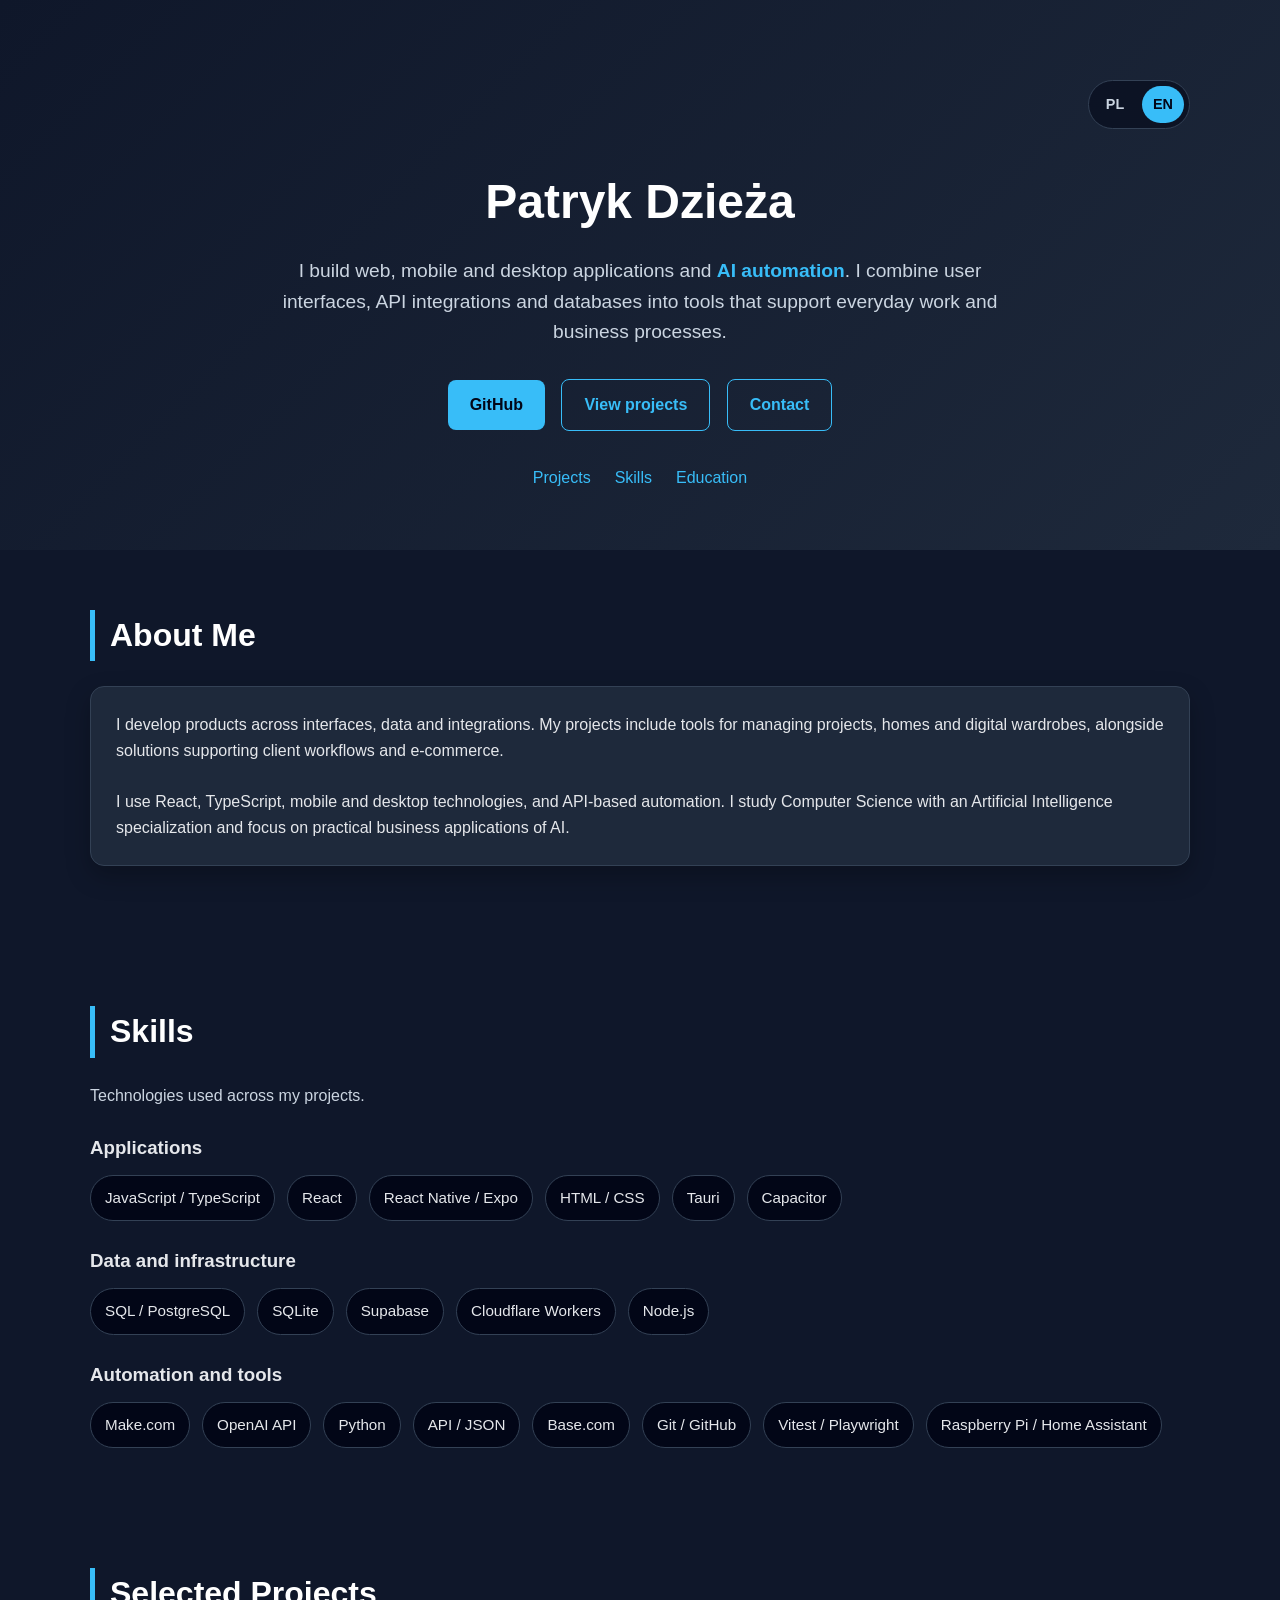
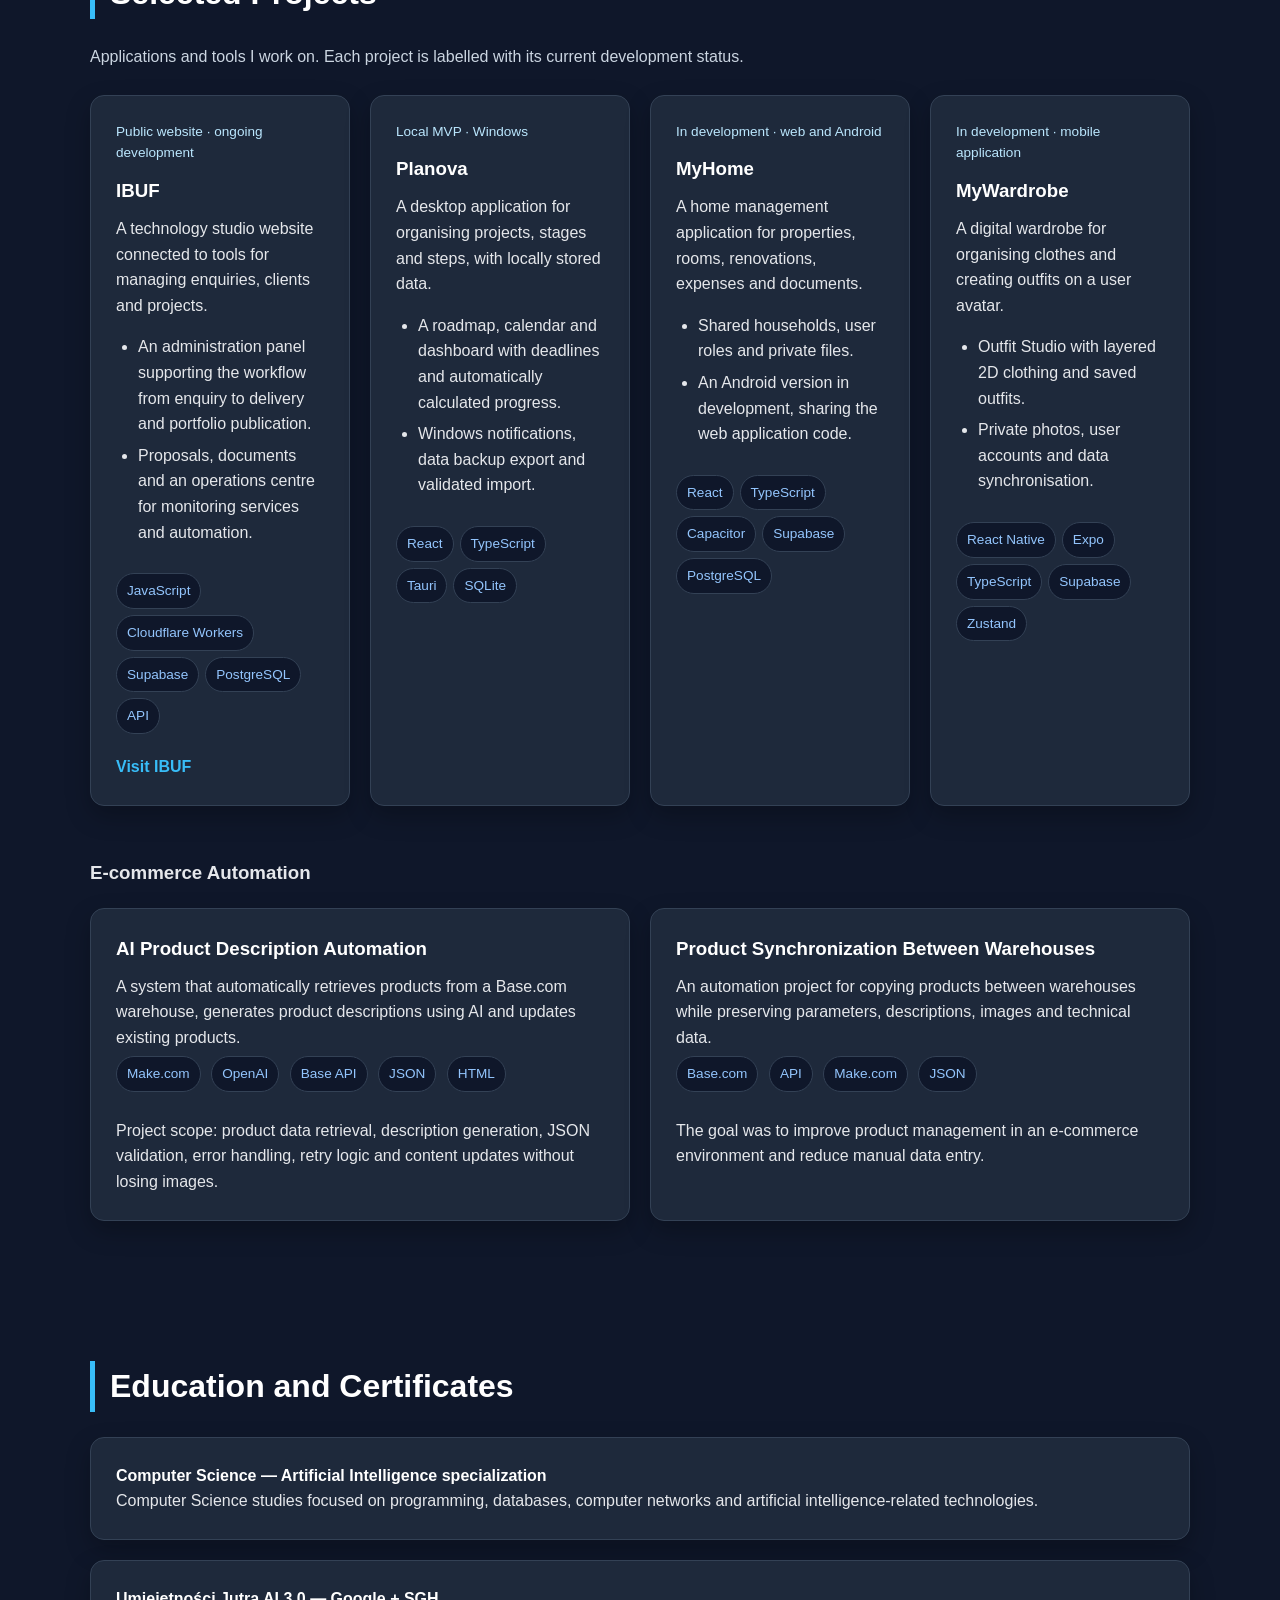
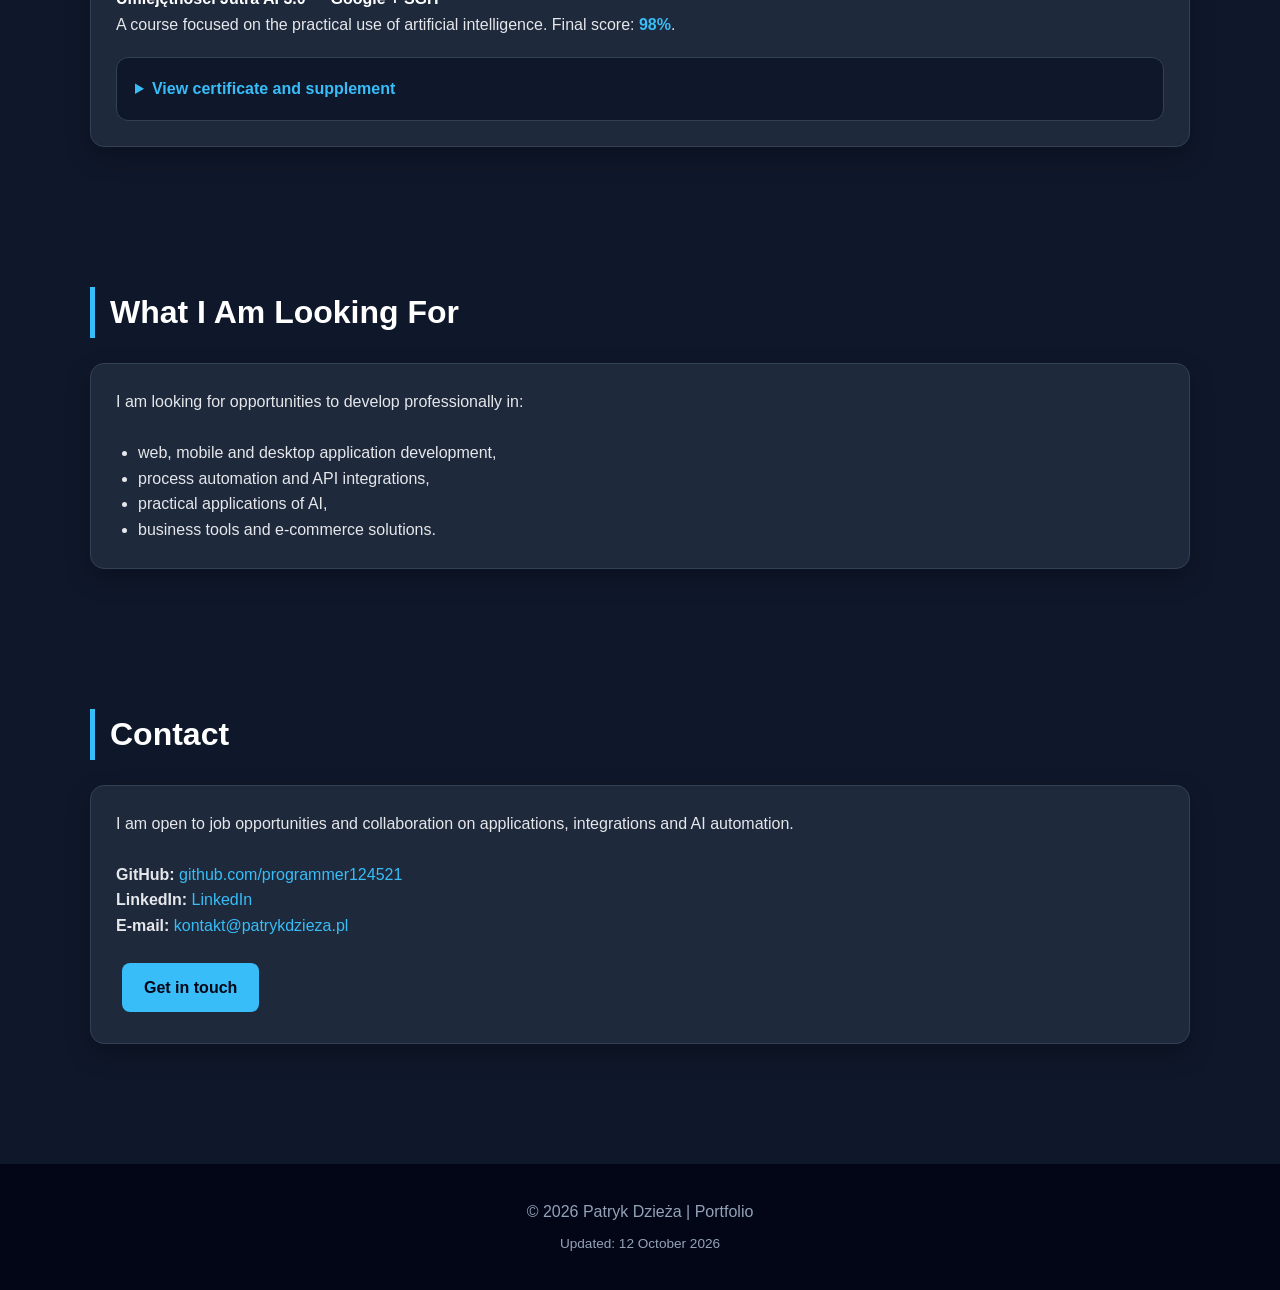
==== en/index.html @ 3f2581e7 "Update portfolio projects, skills and bilingual content" ====
<!DOCTYPE html>
<html lang="en">
<head>
  <meta charset="UTF-8" />
  <meta name="viewport" content="width=device-width, initial-scale=1.0" />
  <title>Patryk Dzieża | Applications and AI Automation</title>
  <meta name="description" content="Patryk Dzieża's portfolio: web, mobile and desktop applications, API integrations and AI automation. Explore IBUF, Planova, MyHome and MyWardrobe." />
  <link rel="canonical" href="https://patrykdzieza.pl/en/" />
  <link rel="icon" href="/favicon.svg" type="image/svg+xml" />
  <meta property="og:type" content="website" />
  <meta property="og:title" content="Patryk Dzieża | Applications and AI Automation" />
  <meta property="og:description" content="Patryk Dzieża's portfolio: web, mobile and desktop applications, API integrations and AI automation. Explore IBUF, Planova, MyHome and MyWardrobe." />
  <meta property="og:url" content="https://patrykdzieza.pl/en/" />
  <meta property="og:locale" content="en_US" />
  <meta name="twitter:card" content="summary" />
  <meta name="twitter:title" content="Patryk Dzieża | Applications and AI Automation" />
  <meta name="twitter:description" content="Patryk Dzieża's portfolio: web, mobile and desktop applications, API integrations and AI automation. Explore IBUF, Planova, MyHome and MyWardrobe." />
  <link rel="alternate" hreflang="pl" href="https://patrykdzieza.pl/" />
  <link rel="alternate" hreflang="en" href="https://patrykdzieza.pl/en/" />
  <link rel="alternate" hreflang="x-default" href="https://patrykdzieza.pl/" />

  <link rel="stylesheet" href="/styles.css" />
</head>

<body>
  <a class="skip-link" href="#main">Skip to content</a>

  <header>
    <div class="container">
      <div class="top-bar">
        <nav class="lang-switch" aria-label="Language selection">
          <a href="/" lang="pl">PL</a>
          <a href="/en/" class="active" aria-current="page">EN</a>
        </nav>
      </div>

      <h1>Patryk Dzieża</h1>
      <p>I build web, mobile and desktop applications and <span class="highlight">AI automation</span>. I combine user interfaces, API integrations and databases into tools that support everyday work and business processes.</p>

      <div class="buttons">
        <a href="https://github.com/programmer124521" class="btn" target="_blank" rel="noopener noreferrer">GitHub</a>
        <a href="#projects" class="btn btn-outline">View projects</a>
        <a href="#contact" class="btn btn-outline">Contact</a>
      </div>
    </div>
    <nav class="site-nav container" aria-label="Page navigation"><a href="#projects">Projects</a><a href="#skills">Skills</a><a href="#education">Education</a>
</nav>
  </header>

  <main id="main" class="container" tabindex="-1">

    <section id="about">
      <h2>About Me</h2>
      <div class="card">
<p>I develop products across interfaces, data and integrations. My projects include tools for managing projects, homes and digital wardrobes, alongside solutions supporting client workflows and e-commerce.</p><br>
<p>I use React, TypeScript, mobile and desktop technologies, and API-based automation. I study Computer Science with an Artificial Intelligence specialization and focus on practical business applications of AI.</p>
</div>
    </section>

    <section id="skills">
      <h2>Skills</h2>
<p class="section-intro">Technologies used across my projects.</p>
<div class="skill-group">
<h3>Applications</h3>
<div class="skills"><span class="skill">JavaScript / TypeScript</span><span class="skill">React</span><span class="skill">React Native / Expo</span><span class="skill">HTML / CSS</span><span class="skill">Tauri</span><span class="skill">Capacitor</span>
</div>
</div>
<div class="skill-group">
<h3>Data and infrastructure</h3>
<div class="skills"><span class="skill">SQL / PostgreSQL</span><span class="skill">SQLite</span><span class="skill">Supabase</span><span class="skill">Cloudflare Workers</span><span class="skill">Node.js</span>
</div>
</div>
<div class="skill-group">
<h3>Automation and tools</h3>
<div class="skills"><span class="skill">Make.com</span><span class="skill">OpenAI API</span><span class="skill">Python</span><span class="skill">API / JSON</span><span class="skill">Base.com</span><span class="skill">Git / GitHub</span><span class="skill">Vitest / Playwright</span><span class="skill">Raspberry Pi / Home Assistant</span>
</div>
</div>
</section>

    <section id="projects">
<h2>Selected Projects</h2>
<p class="section-intro">Applications and tools I work on. Each project is labelled with its current development status.</p>
<div class="grid">
<article class="card project-card"><span class="project-status">Public website · ongoing development</span>
<h3>IBUF</h3>
<p>A technology studio website connected to tools for managing enquiries, clients and projects.</p>
<ul>
<li>An administration panel supporting the workflow from enquiry to delivery and portfolio publication.</li>
<li>Proposals, documents and an operations centre for monitoring services and automation.</li>
</ul>
<div><span class="tag">JavaScript</span><span class="tag">Cloudflare Workers</span><span class="tag">Supabase</span><span class="tag">PostgreSQL</span><span class="tag">API</span>
</div>
<p class="project-link"><a href="https://ibuf.pl/" target="_blank" rel="noopener noreferrer">Visit IBUF</a>
</p>
</article>

<article class="card project-card"><span class="project-status">Local MVP · Windows</span>
<h3>Planova</h3>
<p>A desktop application for organising projects, stages and steps, with locally stored data.</p>
<ul>
<li>A roadmap, calendar and dashboard with deadlines and automatically calculated progress.</li>
<li>Windows notifications, data backup export and validated import.</li>
</ul>
<div><span class="tag">React</span><span class="tag">TypeScript</span><span class="tag">Tauri</span><span class="tag">SQLite</span>
</div>
</article>

<article class="card project-card"><span class="project-status">In development · web and Android</span>
<h3>MyHome</h3>
<p>A home management application for properties, rooms, renovations, expenses and documents.</p>
<ul>
<li>Shared households, user roles and private files.</li>
<li>An Android version in development, sharing the web application code.</li>
</ul>
<div><span class="tag">React</span><span class="tag">TypeScript</span><span class="tag">Capacitor</span><span class="tag">Supabase</span><span class="tag">PostgreSQL</span>
</div>
</article>

<article class="card project-card"><span class="project-status">In development · mobile application</span>
<h3>MyWardrobe</h3>
<p>A digital wardrobe for organising clothes and creating outfits on a user avatar.</p>
<ul>
<li>Outfit Studio with layered 2D clothing and saved outfits.</li>
<li>Private photos, user accounts and data synchronisation.</li>
</ul>
<div><span class="tag">React Native</span><span class="tag">Expo</span><span class="tag">TypeScript</span><span class="tag">Supabase</span><span class="tag">Zustand</span>
</div>
</article>
</div>
<h3 style="margin: 32px 0 20px">E-commerce Automation</h3>
<div class="grid">
<div class="card">
          <h3>AI Product Description Automation</h3>
          <p>
            A system that automatically retrieves products from a Base.com warehouse,
            generates product descriptions using AI and updates existing products.
          </p>

          <span class="tag">Make.com</span>
          <span class="tag">OpenAI</span>
          <span class="tag">Base API</span>
          <span class="tag">JSON</span>
          <span class="tag">HTML</span>

          <br><br>
          <p>
            Project scope:
            product data retrieval, description generation, JSON validation,
            error handling, retry logic and content updates without losing images.
          </p>
        </div>
<div class="card">
          <h3>Product Synchronization Between Warehouses</h3>
          <p>
            An automation project for copying products between warehouses
            while preserving parameters, descriptions, images and technical data.
          </p>

          <span class="tag">Base.com</span>
          <span class="tag">API</span>
          <span class="tag">Make.com</span>
          <span class="tag">JSON</span>

          <br><br>
          <p>
            The goal was to improve product management in an e-commerce environment
            and reduce manual data entry.
          </p>
        </div>
</div>
</section>

    <section id="education">
      <h2>Education and Certificates</h2>

      <div class="card timeline-item">
        <strong>Computer Science — Artificial Intelligence specialization</strong>
        <p>
          Computer Science studies focused on programming, databases,
          computer networks and artificial intelligence-related technologies.
        </p>
      </div>

      <div class="card timeline-item">
        <strong>Umiejętności Jutra AI 3.0 — Google + SGH</strong>
        <p>
          A course focused on the practical use of artificial intelligence.
          Final score: <span class="highlight">98%</span>.
        </p>

        <details class="cert-details">
          <summary>View certificate and supplement</summary>

          <div class="cert-grid">

            <div class="cert-item">
              <h4>Certificate — EN</h4>

              <a class="cert-link" href="../UmiejętnośćiJutra-ENG.pdf" target="_blank" rel="noopener noreferrer">Open PDF</a>
            </div>

            <div class="cert-item">
              <h4>Supplement — EN</h4>

              <a class="cert-link" href="../Suplement w języku angielskim.pdf" target="_blank" rel="noopener noreferrer">Open PDF</a>
            </div>

            <div class="cert-item">
              <h4>Certificate — PL</h4>

              <a class="cert-link" href="../UmiejętnośćiJutra-PL.pdf" target="_blank" rel="noopener noreferrer">Open PDF</a>
            </div>

            <div class="cert-item">
              <h4>Supplement — PL</h4>

              <a class="cert-link" href="../Suplement w języku polskim_.pdf" target="_blank" rel="noopener noreferrer">Open PDF</a>
            </div>

          </div>
        </details>
      </div>
    </section>

    <section id="looking-for">
      <h2>What I Am Looking For</h2>

      <div class="card">
        <p>
          I am looking for opportunities to develop professionally in:
        </p>
        <br>
        <ul>
<li>web, mobile and desktop application development,</li>
<li>process automation and API integrations,</li>
<li>practical applications of AI,</li>
<li>business tools and e-commerce solutions.</li>
</ul>
      </div>
    </section>

    <section id="contact">
      <h2>Contact</h2>

      <div class="card">
        <p>
          I am open to job opportunities and collaboration on applications, integrations and AI automation.
        </p>
        <br>
        <p>
          <strong>GitHub:</strong>
          <a href="https://github.com/programmer124521" target="_blank" rel="noopener noreferrer">
            github.com/programmer124521
          </a>
        </p>
        <p>
          <strong>LinkedIn:</strong>
          <a href="https://www.linkedin.com/in/patryk-dzieża-3ba39b397/" target="_blank" rel="noopener noreferrer">LinkedIn</a>
        </p>
        <p>
          <strong>E-mail:</strong>
          <a href="mailto:kontakt@patrykdzieza.pl">kontakt@patrykdzieza.pl</a>
        </p>
        <div class="contact-actions"><a class="btn" href="mailto:kontakt@patrykdzieza.pl">Get in touch</a>
</div>
      </div>
    </section>

  </main>

  <footer>
    <p>© 2026 Patryk Dzieża | Portfolio</p>
    <p class="updated">Updated: 12 October 2026</p>
  </footer>

</body>
</html>
---- styles.css ----
* {
      margin: 0;
      padding: 0;
      box-sizing: border-box;
    }

    body {
      font-family: Arial, Helvetica, sans-serif;
      background: #0f172a;
      color: #e5e7eb;
      line-height: 1.6;
    }

    a {
      color: #38bdf8;
      text-decoration: none;
    }

    a:hover {
      text-decoration: underline;
    }

    .container {
      width: 90%;
      max-width: 1100px;
      margin: 0 auto;
    }

    header {
      padding: 80px 0 60px;
      text-align: center;
      background: linear-gradient(135deg, #0f172a, #1e293b);
    }

    .top-bar {
      display: flex;
      justify-content: flex-end;
      margin-bottom: 35px;
    }

    .lang-switch {
      display: inline-flex;
      align-items: center;
      gap: 6px;
      padding: 5px;
      border: 1px solid #334155;
      border-radius: 999px;
      background: rgba(2, 6, 23, 0.55);
    }

    .lang-switch a {
      min-width: 42px;
      padding: 7px 11px;
      border-radius: 999px;
      color: #cbd5e1;
      font-size: 0.9rem;
      font-weight: bold;
      text-align: center;
    }

    .lang-switch a:hover {
      color: #ffffff;
      text-decoration: none;
      background: rgba(56, 189, 248, 0.16);
    }

    .lang-switch a.active {
      color: #020617;
      background: #38bdf8;
    }

    header h1 {
      font-size: 3rem;
      margin-bottom: 15px;
      color: #ffffff;
    }

    header p {
      font-size: 1.2rem;
      color: #cbd5e1;
      max-width: 750px;
      margin: 0 auto 25px;
    }

    .buttons {
      margin-top: 25px;
    }

    .btn {
      display: inline-block;
      padding: 12px 22px;
      border-radius: 8px;
      margin: 6px;
      background: #38bdf8;
      color: #020617;
      font-weight: bold;
      transition: 0.2s;
    }

    .btn:hover {
      background: #7dd3fc;
      text-decoration: none;
      transform: translateY(-2px);
    }

    .btn-outline {
      background: transparent;
      color: #38bdf8;
      border: 1px solid #38bdf8;
    }

    .btn-outline:hover {
      background: #38bdf8;
      color: #020617;
    }

    section {
      padding: 60px 0;
    }

    h2 {
      font-size: 2rem;
      margin-bottom: 25px;
      color: #ffffff;
      border-left: 5px solid #38bdf8;
      padding-left: 15px;
    }

    .card {
      background: #1e293b;
      padding: 25px;
      border-radius: 14px;
      margin-bottom: 20px;
      border: 1px solid #334155;
      box-shadow: 0 10px 25px rgba(0, 0, 0, 0.25);
    }

    .card h3 {
      color: #ffffff;
      margin-bottom: 10px;
    }

    .grid {
      display: grid;
      grid-template-columns: repeat(auto-fit, minmax(260px, 1fr));
      gap: 20px;
    }

    .skills {
      display: flex;
      flex-wrap: wrap;
      gap: 12px;
    }

    .skill {
      background: #020617;
      color: #e5e7eb;
      padding: 10px 14px;
      border-radius: 999px;
      border: 1px solid #334155;
      font-size: 0.95rem;
    }

    .tag {
      display: inline-block;
      margin: 6px 6px 0 0;
      padding: 6px 10px;
      border-radius: 999px;
      background: #0f172a;
      color: #93c5fd;
      font-size: 0.85rem;
      border: 1px solid #334155;
    }

    .timeline-item {
      margin-bottom: 20px;
    }

    .timeline-item strong {
      color: #ffffff;
    }

    footer {
      text-align: center;
      padding: 35px 0;
      background: #020617;
      color: #94a3b8;
      margin-top: 40px;
    }

    .highlight {
      color: #38bdf8;
      font-weight: bold;
    }
.cert-details {
  margin-top: 20px;
  background: #0f172a;
  border: 1px solid #334155;
  border-radius: 12px;
  padding: 18px;
}

.cert-details summary {
  cursor: pointer;
  font-weight: bold;
  color: #38bdf8;
  font-size: 1rem;
}

.cert-details summary:hover {
  color: #7dd3fc;
}

.cert-grid {
  margin-top: 20px;
  display: grid;
  grid-template-columns: repeat(auto-fit, minmax(260px, 1fr));
  gap: 20px;
}

.cert-item {
  background: #020617;
  border: 1px solid #334155;
  border-radius: 12px;
  padding: 15px;
}

.cert-item h4 {
  color: #ffffff;
  margin-bottom: 10px;
}

.cert-preview {
  width: 100%;
  height: 360px;
  border: none;
  border-radius: 10px;
  background: #111827;
  margin-bottom: 12px;
}

.cert-link {
  display: inline-block;
  padding: 9px 14px;
  border-radius: 8px;
  background: #38bdf8;
  color: #020617;
  font-weight: bold;
  font-size: 0.9rem;
}

.cert-link:hover {
  background: #7dd3fc;
  text-decoration: none;
}
    @media (max-width: 700px) {
      .top-bar {
        justify-content: center;
        margin-bottom: 25px;
      }

      header h1 {
        font-size: 2.2rem;
      }

      header p {
        font-size: 1rem;
      }

      section {
        padding: 40px 0;
      }
    }

html { scroll-behavior: smooth; }
:focus-visible { outline: 3px solid #fbbf24; outline-offset: 5px; }
.skip-link { position: absolute; top: 12px; left: 12px; padding: 12px 18px; background: #38bdf8; color: #020617; z-index: 10; transform: translateY(-180%); }
.skip-link:focus { transform: translateY(0); }
.site-nav { display: flex; flex-wrap: wrap; justify-content: center; gap: 12px 24px; margin-top: 28px; }
.section-intro { color: #cbd5e1; margin-bottom: 25px; max-width: 760px; }
.project-status { display: inline-block; font-size: .85rem; color: #bae6fd; margin-bottom: 12px; }
.project-card { display: flex; flex-direction: column; }
.project-card ul { padding-left: 20px; margin: 16px 0; }
.project-card li { margin-bottom: 6px; }
.project-card .project-link { margin-top: auto; padding-top: 20px; font-weight: bold; }
.skill-group + .skill-group { margin-top: 25px; }
.skill-group h3 { margin-bottom: 12px; }
.card ul { padding-left: 22px; }
.card a { overflow-wrap: anywhere; }
.cert-grid { grid-template-columns: repeat(auto-fit, minmax(min(100%, 260px), 1fr)); }
.cert-item { min-width: 0; }
.contact-actions { margin-top: 18px; }
.updated { margin-top: 8px; font-size: .85rem; }
@media (prefers-reduced-motion: reduce) {
  html { scroll-behavior: auto; }
  .btn { transition: none; }
  .btn:hover { transform: none; }
}
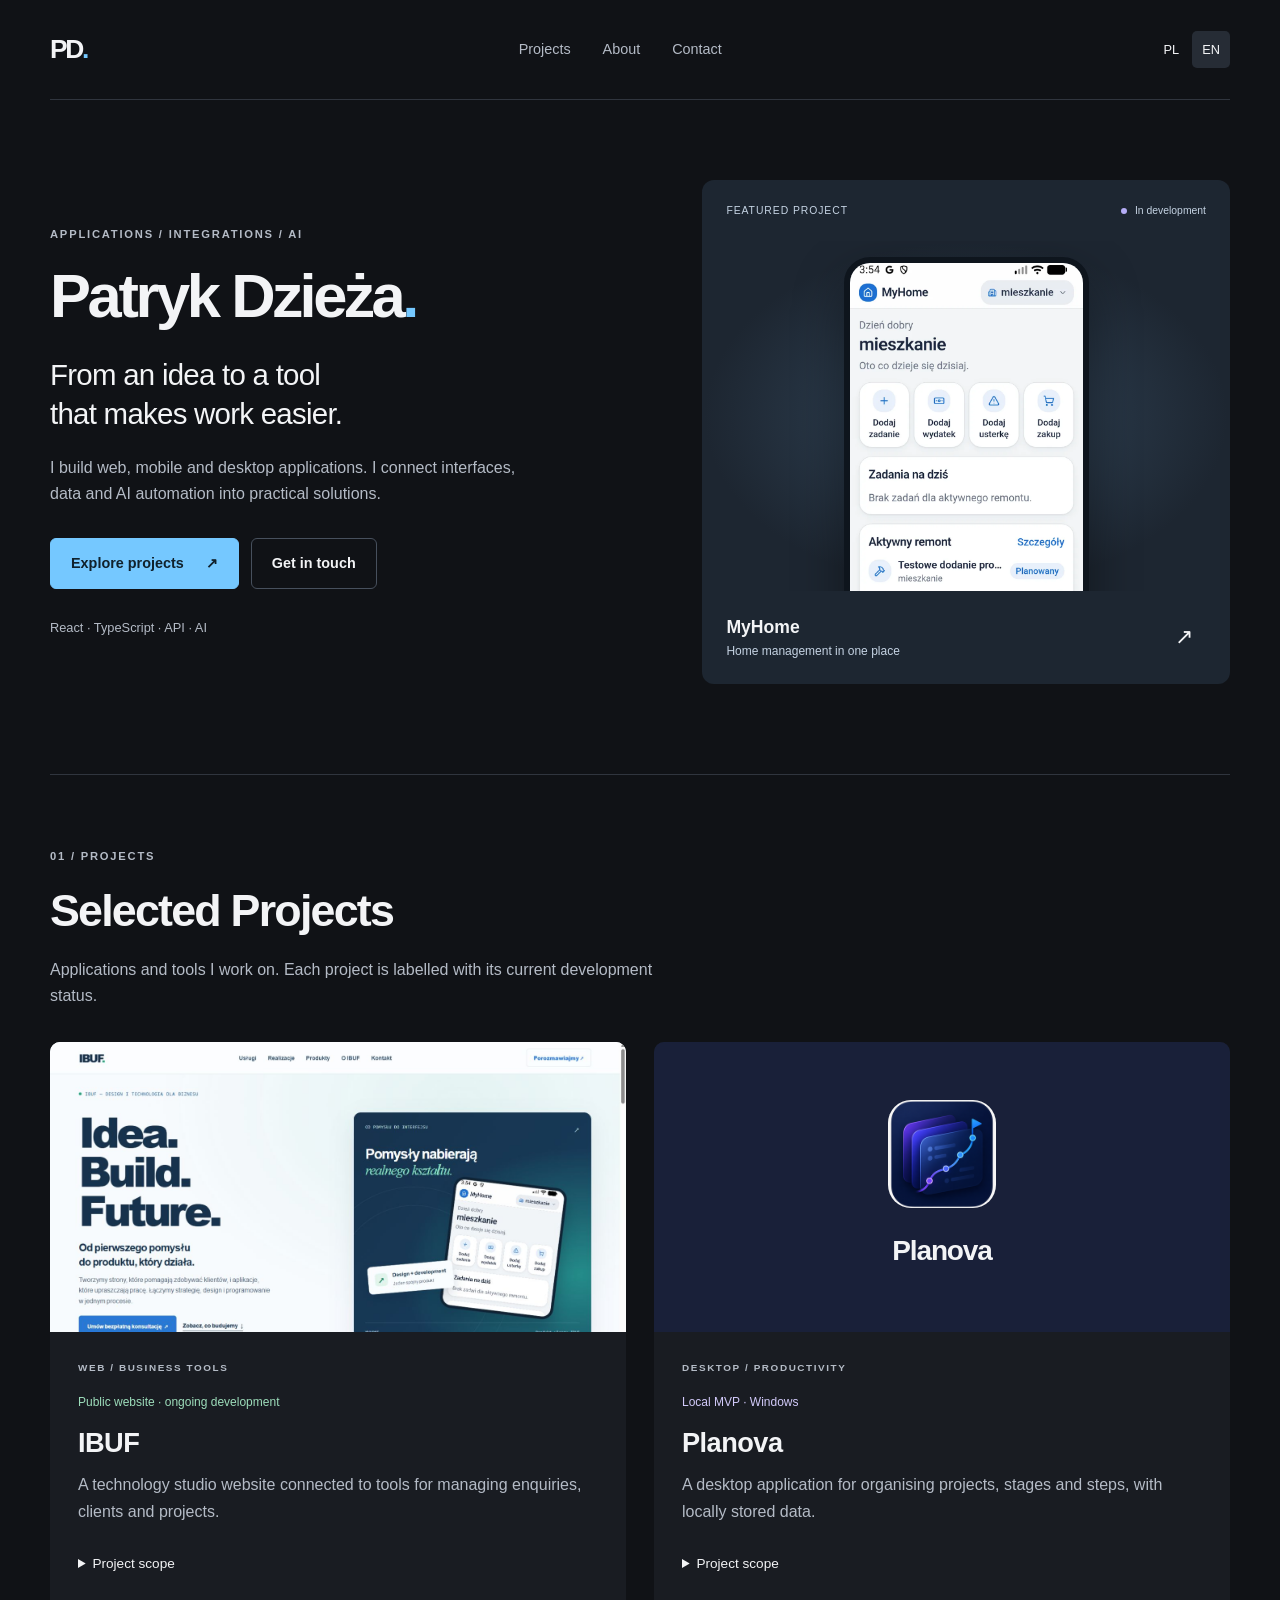
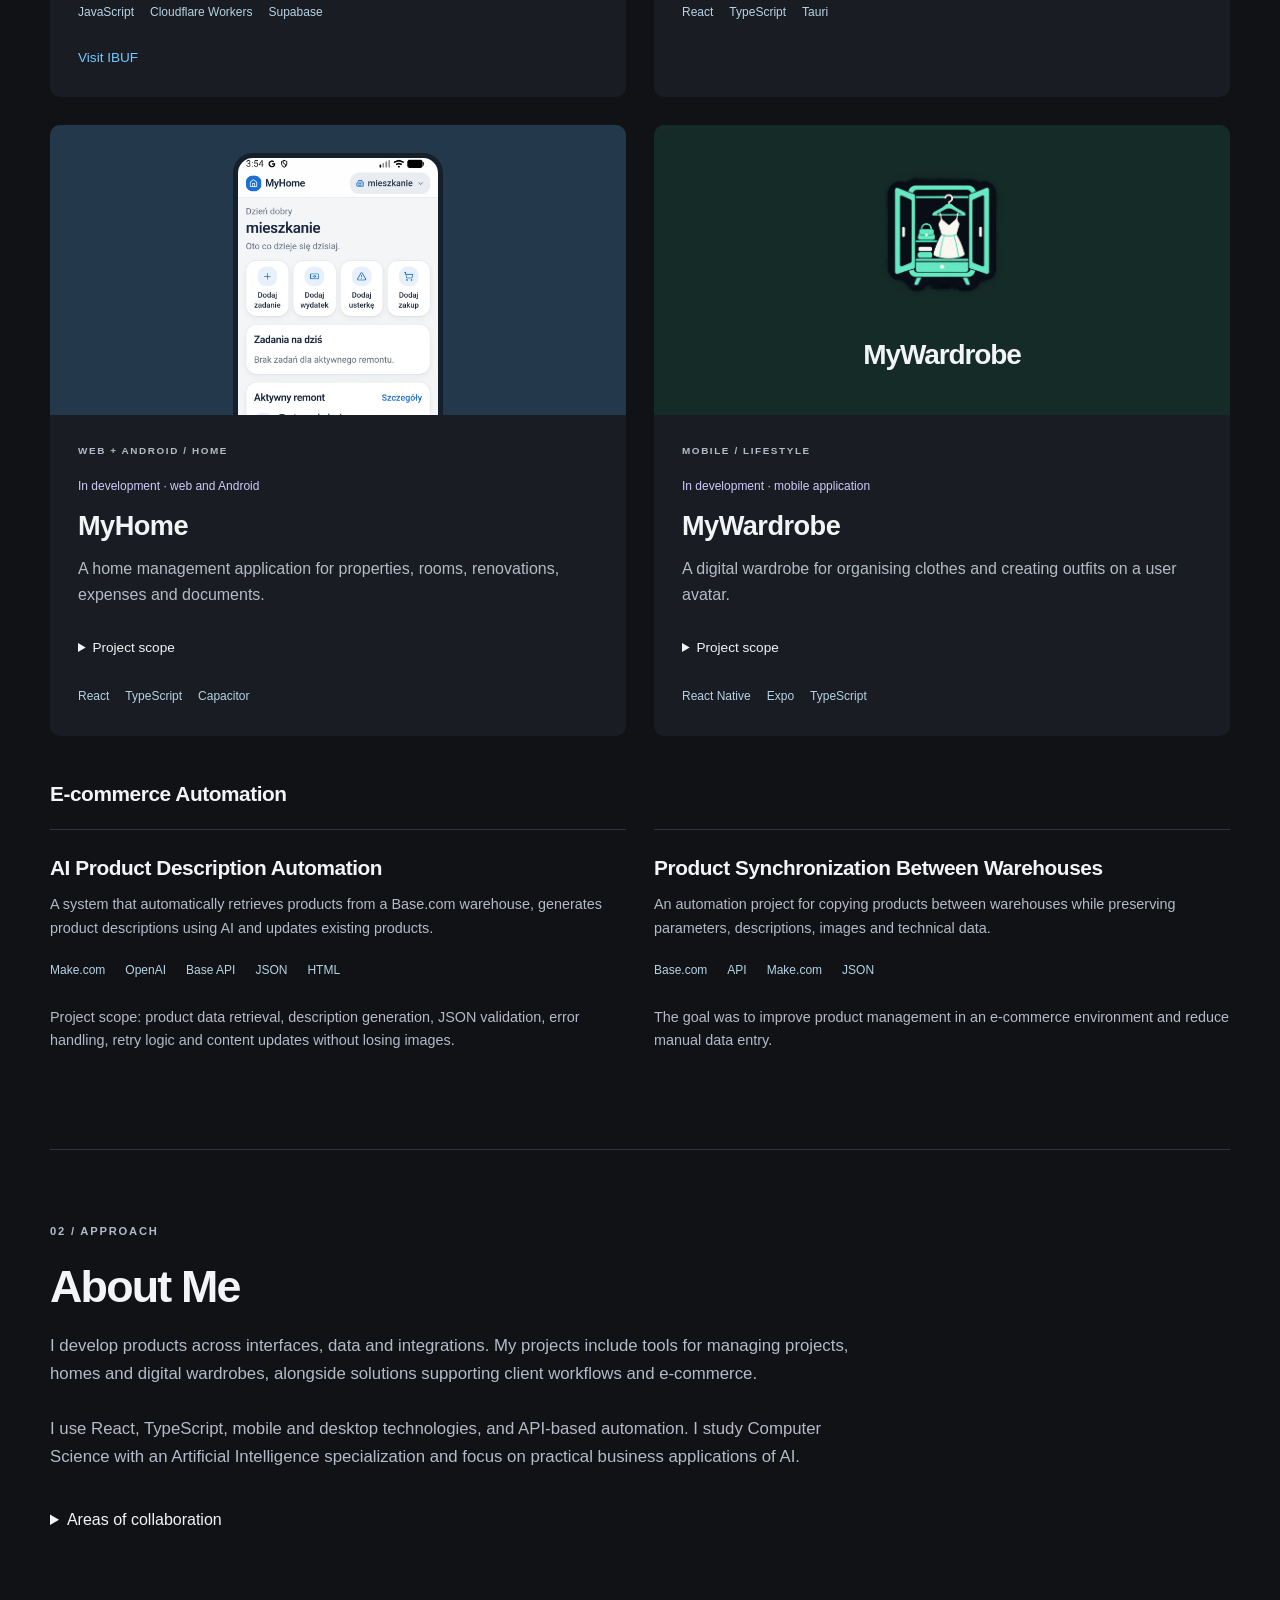
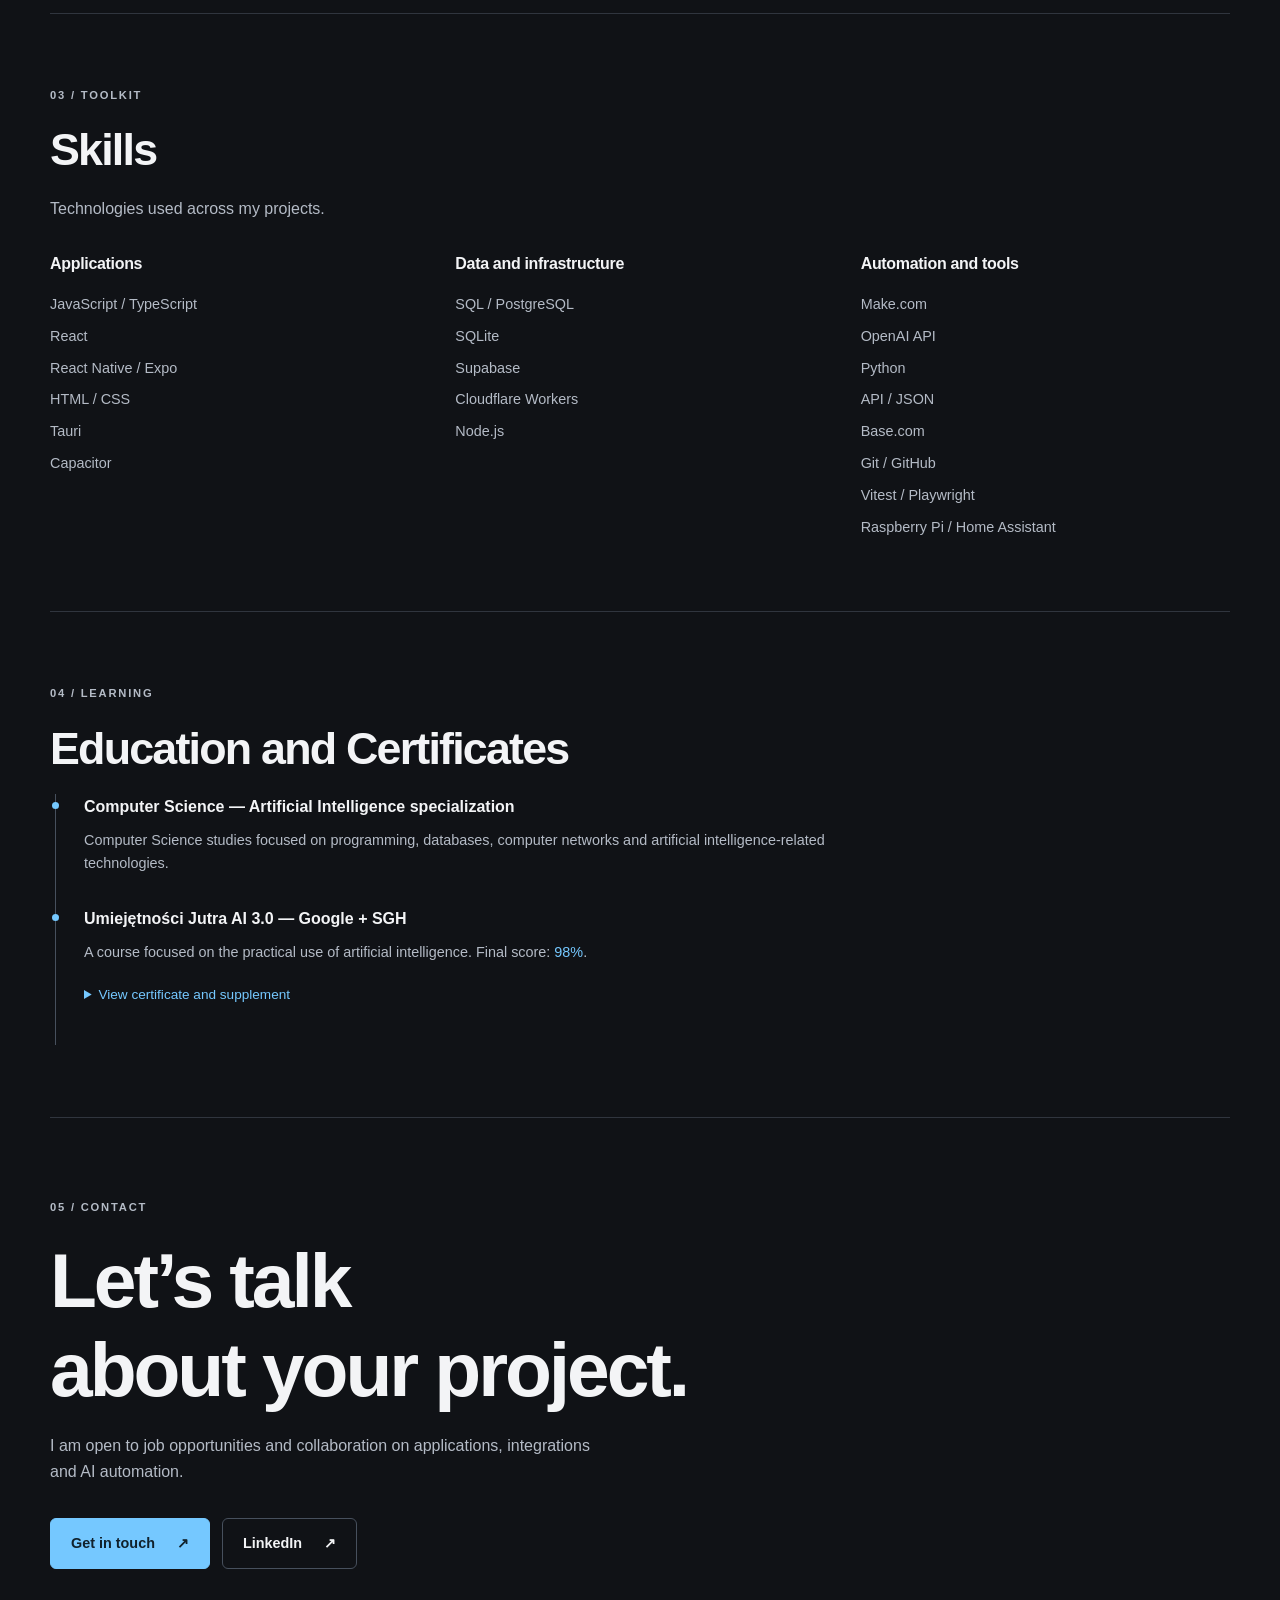
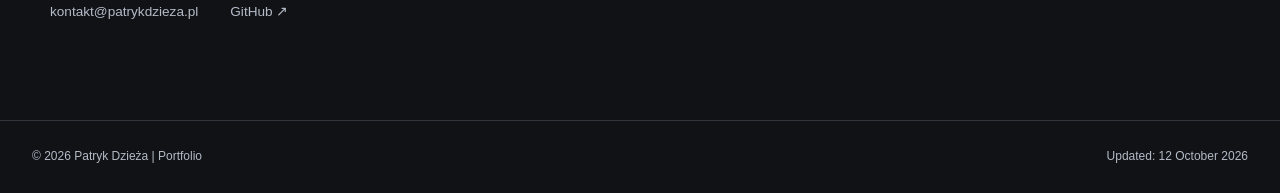
==== commit ab30b5e7: "Redesign bilingual portfolio with project previews and editorial layout" ====
--- a/en/index.html
+++ b/en/index.html
@@ -7,12 +7,15 @@
   <meta name="description" content="Patryk Dzieża's portfolio: web, mobile and desktop applications, API integrations and AI automation. Explore IBUF, Planova, MyHome and MyWardrobe." />
   <link rel="canonical" href="https://patrykdzieza.pl/en/" />
   <link rel="icon" href="/favicon.svg" type="image/svg+xml" />
+  <meta property="og:image" content="https://patrykdzieza.pl/assets/ibuf-home.jpg" />
+  <meta property="og:image:alt" content="IBUF — a project by Patryk Dzieża" />
+  <meta name="twitter:image" content="https://patrykdzieza.pl/assets/ibuf-home.jpg" />
   <meta property="og:type" content="website" />
   <meta property="og:title" content="Patryk Dzieża | Applications and AI Automation" />
   <meta property="og:description" content="Patryk Dzieża's portfolio: web, mobile and desktop applications, API integrations and AI automation. Explore IBUF, Planova, MyHome and MyWardrobe." />
   <meta property="og:url" content="https://patrykdzieza.pl/en/" />
   <meta property="og:locale" content="en_US" />
-  <meta name="twitter:card" content="summary" />
+  <meta name="twitter:card" content="summary_large_image" />
   <meta name="twitter:title" content="Patryk Dzieża | Applications and AI Automation" />
   <meta name="twitter:description" content="Patryk Dzieża's portfolio: web, mobile and desktop applications, API integrations and AI automation. Explore IBUF, Planova, MyHome and MyWardrobe." />
   <link rel="alternate" hreflang="pl" href="https://patrykdzieza.pl/" />
@@ -26,108 +29,90 @@
   <a class="skip-link" href="#main">Skip to content</a>
 
   <header>
-    <div class="container">
-      <div class="top-bar">
-        <nav class="lang-switch" aria-label="Language selection">
+    <div class="container masthead">
+      <a class="wordmark" href="/en/" aria-label="Patryk Dzieża — home">PD<span>.</span></a>
+      <nav class="site-nav" aria-label="Page navigation">
+        <a href="#projects">Projects</a>
+        <a href="#about">About</a>
+        <a href="#contact">Contact</a>
+      </nav>
+      <nav class="lang-switch" aria-label="Language selection">
           <a href="/" lang="pl">PL</a>
           <a href="/en/" class="active" aria-current="page">EN</a>
         </nav>
+    </div>
+    <div class="container hero">
+      <div class="hero-copy">
+        <p class="eyebrow">APPLICATIONS / INTEGRATIONS / AI</p>
+        <h1>Patryk Dzieża<span class="highlight">.</span></h1>
+        <p class="hero-lead">From an idea to a tool<br>that makes work easier.</p>
+        <p class="hero-description">I build web, mobile and desktop applications. I connect interfaces, data and AI automation into practical solutions.</p>
+        <div class="buttons">
+          <a href="#projects" class="btn">Explore projects <span aria-hidden="true">↗</span></a>
+          <a href="mailto:kontakt@patrykdzieza.pl" class="btn btn-outline">Get in touch</a>
+        </div>
+        <p class="hero-note">React · TypeScript · API · AI</p>
       </div>
-
-      <h1>Patryk Dzieża</h1>
-      <p>I build web, mobile and desktop applications and <span class="highlight">AI automation</span>. I combine user interfaces, API integrations and databases into tools that support everyday work and business processes.</p>
-
-      <div class="buttons">
-        <a href="https://github.com/programmer124521" class="btn" target="_blank" rel="noopener noreferrer">GitHub</a>
-        <a href="#projects" class="btn btn-outline">View projects</a>
-        <a href="#contact" class="btn btn-outline">Contact</a>
-      </div>
+      <figure class="hero-feature">
+        <div class="feature-top"><span>FEATURED PROJECT</span><span class="status-dot">In development</span></div>
+        <div class="feature-stage"><img src="/assets/myhome-dashboard.webp" width="720" height="1600" alt="MyHome dashboard with tasks, renovation progress and home inspections" fetchpriority="high"></div>
+        <figcaption><div><strong>MyHome</strong><span>Home management in one place</span></div><a href="#projects" aria-label="Go to projects">↗</a></figcaption>
+      </figure>
     </div>
-    <nav class="site-nav container" aria-label="Page navigation"><a href="#projects">Projects</a><a href="#skills">Skills</a><a href="#education">Education</a>
-</nav>
   </header>
 
   <main id="main" class="container" tabindex="-1">
-
-    <section id="about">
-      <h2>About Me</h2>
-      <div class="card">
-<p>I develop products across interfaces, data and integrations. My projects include tools for managing projects, homes and digital wardrobes, alongside solutions supporting client workflows and e-commerce.</p><br>
-<p>I use React, TypeScript, mobile and desktop technologies, and API-based automation. I study Computer Science with an Artificial Intelligence specialization and focus on practical business applications of AI.</p>
-</div>
-    </section>
-
-    <section id="skills">
-      <h2>Skills</h2>
-<p class="section-intro">Technologies used across my projects.</p>
-<div class="skill-group">
-<h3>Applications</h3>
-<div class="skills"><span class="skill">JavaScript / TypeScript</span><span class="skill">React</span><span class="skill">React Native / Expo</span><span class="skill">HTML / CSS</span><span class="skill">Tauri</span><span class="skill">Capacitor</span>
-</div>
-</div>
-<div class="skill-group">
-<h3>Data and infrastructure</h3>
-<div class="skills"><span class="skill">SQL / PostgreSQL</span><span class="skill">SQLite</span><span class="skill">Supabase</span><span class="skill">Cloudflare Workers</span><span class="skill">Node.js</span>
-</div>
-</div>
-<div class="skill-group">
-<h3>Automation and tools</h3>
-<div class="skills"><span class="skill">Make.com</span><span class="skill">OpenAI API</span><span class="skill">Python</span><span class="skill">API / JSON</span><span class="skill">Base.com</span><span class="skill">Git / GitHub</span><span class="skill">Vitest / Playwright</span><span class="skill">Raspberry Pi / Home Assistant</span>
-</div>
-</div>
-</section>
-
-    <section id="projects">
-<h2>Selected Projects</h2>
+<section id="projects">
+<p class="eyebrow">01 / PROJECTS</p><h2>Selected Projects</h2>
 <p class="section-intro">Applications and tools I work on. Each project is labelled with its current development status.</p>
 <div class="grid">
-<article class="card project-card"><span class="project-status">Public website · ongoing development</span>
+<article class="card project-card"><div class="project-visual ibuf"><img src="/assets/ibuf-home.jpg" width="1425" height="990" alt="IBUF homepage" loading="lazy"></div><div class="project-body"><p class="eyebrow">WEB / BUSINESS TOOLS</p><span class="project-status">Public website · ongoing development</span>
 <h3>IBUF</h3>
 <p>A technology studio website connected to tools for managing enquiries, clients and projects.</p>
-<ul>
+<details class="project-details"><summary>Project scope</summary><ul>
 <li>An administration panel supporting the workflow from enquiry to delivery and portfolio publication.</li>
 <li>Proposals, documents and an operations centre for monitoring services and automation.</li>
-</ul>
-<div><span class="tag">JavaScript</span><span class="tag">Cloudflare Workers</span><span class="tag">Supabase</span><span class="tag">PostgreSQL</span><span class="tag">API</span>
+</ul></details>
+<div><span class="tag">JavaScript</span><span class="tag">Cloudflare Workers</span><span class="tag">Supabase</span>
 </div>
 <p class="project-link"><a href="https://ibuf.pl/" target="_blank" rel="noopener noreferrer">Visit IBUF</a>
 </p>
-</article>
-
-<article class="card project-card"><span class="project-status">Local MVP · Windows</span>
+</div></article>
+
+<article class="card project-card"><div class="project-visual planova"><img src="/assets/planova-icon.png" width="256" height="256" alt="Planova app icon" loading="lazy"><span class="visual-name" aria-hidden="true">Planova</span></div><div class="project-body"><p class="eyebrow">DESKTOP / PRODUCTIVITY</p><span class="project-status">Local MVP · Windows</span>
 <h3>Planova</h3>
 <p>A desktop application for organising projects, stages and steps, with locally stored data.</p>
-<ul>
+<details class="project-details"><summary>Project scope</summary><ul>
 <li>A roadmap, calendar and dashboard with deadlines and automatically calculated progress.</li>
 <li>Windows notifications, data backup export and validated import.</li>
-</ul>
-<div><span class="tag">React</span><span class="tag">TypeScript</span><span class="tag">Tauri</span><span class="tag">SQLite</span>
-</div>
-</article>
-
-<article class="card project-card"><span class="project-status">In development · web and Android</span>
+</ul></details>
+<div><span class="tag">React</span><span class="tag">TypeScript</span><span class="tag">Tauri</span>
+</div>
+</div></article>
+
+<article class="card project-card"><div class="project-visual myhome"><img src="/assets/myhome-dashboard.webp" width="720" height="1600" alt="MyHome dashboard" loading="lazy"></div><div class="project-body"><p class="eyebrow">WEB + ANDROID / HOME</p><span class="project-status">In development · web and Android</span>
 <h3>MyHome</h3>
 <p>A home management application for properties, rooms, renovations, expenses and documents.</p>
-<ul>
+<details class="project-details"><summary>Project scope</summary><ul>
 <li>Shared households, user roles and private files.</li>
 <li>An Android version in development, sharing the web application code.</li>
-</ul>
-<div><span class="tag">React</span><span class="tag">TypeScript</span><span class="tag">Capacitor</span><span class="tag">Supabase</span><span class="tag">PostgreSQL</span>
-</div>
-</article>
-
-<article class="card project-card"><span class="project-status">In development · mobile application</span>
+</ul></details>
+<div><span class="tag">React</span><span class="tag">TypeScript</span><span class="tag">Capacitor</span>
+</div>
+</div></article>
+
+<article class="card project-card"><div class="project-visual wardrobe"><img src="/assets/mywardrobe-icon.png" width="1254" height="1254" alt="MyWardrobe app icon" loading="lazy"><span class="visual-name" aria-hidden="true">MyWardrobe</span></div><div class="project-body"><p class="eyebrow">MOBILE / LIFESTYLE</p><span class="project-status">In development · mobile application</span>
 <h3>MyWardrobe</h3>
 <p>A digital wardrobe for organising clothes and creating outfits on a user avatar.</p>
-<ul>
+<details class="project-details"><summary>Project scope</summary><ul>
 <li>Outfit Studio with layered 2D clothing and saved outfits.</li>
 <li>Private photos, user accounts and data synchronisation.</li>
-</ul>
-<div><span class="tag">React Native</span><span class="tag">Expo</span><span class="tag">TypeScript</span><span class="tag">Supabase</span><span class="tag">Zustand</span>
-</div>
-</article>
-</div>
-<h3 style="margin: 32px 0 20px">E-commerce Automation</h3>
+</ul></details>
+<div><span class="tag">React Native</span><span class="tag">Expo</span><span class="tag">TypeScript</span>
+</div>
+</div></article>
+</div>
+<h3 class="subsection-title">E-commerce Automation</h3>
 <div class="grid">
 <div class="card">
           <h3>AI Product Description Automation</h3>
@@ -169,63 +154,13 @@
         </div>
 </div>
 </section>
-
-    <section id="education">
-      <h2>Education and Certificates</h2>
-
-      <div class="card timeline-item">
-        <strong>Computer Science — Artificial Intelligence specialization</strong>
-        <p>
-          Computer Science studies focused on programming, databases,
-          computer networks and artificial intelligence-related technologies.
-        </p>
-      </div>
-
-      <div class="card timeline-item">
-        <strong>Umiejętności Jutra AI 3.0 — Google + SGH</strong>
-        <p>
-          A course focused on the practical use of artificial intelligence.
-          Final score: <span class="highlight">98%</span>.
-        </p>
-
-        <details class="cert-details">
-          <summary>View certificate and supplement</summary>
-
-          <div class="cert-grid">
-
-            <div class="cert-item">
-              <h4>Certificate — EN</h4>
-
-              <a class="cert-link" href="../UmiejętnośćiJutra-ENG.pdf" target="_blank" rel="noopener noreferrer">Open PDF</a>
-            </div>
-
-            <div class="cert-item">
-              <h4>Supplement — EN</h4>
-
-              <a class="cert-link" href="../Suplement w języku angielskim.pdf" target="_blank" rel="noopener noreferrer">Open PDF</a>
-            </div>
-
-            <div class="cert-item">
-              <h4>Certificate — PL</h4>
-
-              <a class="cert-link" href="../UmiejętnośćiJutra-PL.pdf" target="_blank" rel="noopener noreferrer">Open PDF</a>
-            </div>
-
-            <div class="cert-item">
-              <h4>Supplement — PL</h4>
-
-              <a class="cert-link" href="../Suplement w języku polskim_.pdf" target="_blank" rel="noopener noreferrer">Open PDF</a>
-            </div>
-
-          </div>
-        </details>
-      </div>
-    </section>
-
-    <section id="looking-for">
-      <h2>What I Am Looking For</h2>
-
+<section id="about">
+      <p class="eyebrow">02 / APPROACH</p><h2>About Me</h2>
       <div class="card">
+<p>I develop products across interfaces, data and integrations. My projects include tools for managing projects, homes and digital wardrobes, alongside solutions supporting client workflows and e-commerce.</p><br>
+<p>I use React, TypeScript, mobile and desktop technologies, and API-based automation. I study Computer Science with an Artificial Intelligence specialization and focus on practical business applications of AI.</p>
+</div>
+    <details class="interests"><summary>Areas of collaboration</summary>
         <p>
           I am looking for opportunities to develop professionally in:
         </p>
@@ -236,37 +171,85 @@
 <li>practical applications of AI,</li>
 <li>business tools and e-commerce solutions.</li>
 </ul>
+      </details></section>
+<section id="skills">
+      <p class="eyebrow">03 / TOOLKIT</p><h2>Skills</h2>
+<p class="section-intro">Technologies used across my projects.</p>
+<div class="skills-grid"><div class="skill-group">
+<h3>Applications</h3>
+<div class="skills"><span class="skill">JavaScript / TypeScript</span><span class="skill">React</span><span class="skill">React Native / Expo</span><span class="skill">HTML / CSS</span><span class="skill">Tauri</span><span class="skill">Capacitor</span>
+</div>
+</div>
+<div class="skill-group">
+<h3>Data and infrastructure</h3>
+<div class="skills"><span class="skill">SQL / PostgreSQL</span><span class="skill">SQLite</span><span class="skill">Supabase</span><span class="skill">Cloudflare Workers</span><span class="skill">Node.js</span>
+</div>
+</div>
+<div class="skill-group">
+<h3>Automation and tools</h3>
+<div class="skills"><span class="skill">Make.com</span><span class="skill">OpenAI API</span><span class="skill">Python</span><span class="skill">API / JSON</span><span class="skill">Base.com</span><span class="skill">Git / GitHub</span><span class="skill">Vitest / Playwright</span><span class="skill">Raspberry Pi / Home Assistant</span>
+</div>
+</div>
+</div></section>
+<section id="education">
+      <p class="eyebrow">04 / LEARNING</p><h2>Education and Certificates</h2>
+
+      <div class="card timeline-item">
+        <strong>Computer Science — Artificial Intelligence specialization</strong>
+        <p>
+          Computer Science studies focused on programming, databases,
+          computer networks and artificial intelligence-related technologies.
+        </p>
+      </div>
+
+      <div class="card timeline-item">
+        <strong>Umiejętności Jutra AI 3.0 — Google + SGH</strong>
+        <p>
+          A course focused on the practical use of artificial intelligence.
+          Final score: <span class="highlight">98%</span>.
+        </p>
+
+        <details class="cert-details">
+          <summary>View certificate and supplement</summary>
+
+          <div class="cert-grid">
+
+            <div class="cert-item">
+              <h4>Certificate — EN</h4>
+
+              <a class="cert-link" href="../UmiejętnośćiJutra-ENG.pdf" target="_blank" rel="noopener noreferrer">Open PDF</a>
+            </div>
+
+            <div class="cert-item">
+              <h4>Supplement — EN</h4>
+
+              <a class="cert-link" href="../Suplement w języku angielskim.pdf" target="_blank" rel="noopener noreferrer">Open PDF</a>
+            </div>
+
+            <div class="cert-item">
+              <h4>Certificate — PL</h4>
+
+              <a class="cert-link" href="../UmiejętnośćiJutra-PL.pdf" target="_blank" rel="noopener noreferrer">Open PDF</a>
+            </div>
+
+            <div class="cert-item">
+              <h4>Supplement — PL</h4>
+
+              <a class="cert-link" href="../Suplement w języku polskim_.pdf" target="_blank" rel="noopener noreferrer">Open PDF</a>
+            </div>
+
+          </div>
+        </details>
       </div>
     </section>
-
-    <section id="contact">
-      <h2>Contact</h2>
-
-      <div class="card">
-        <p>
-          I am open to job opportunities and collaboration on applications, integrations and AI automation.
-        </p>
-        <br>
-        <p>
-          <strong>GitHub:</strong>
-          <a href="https://github.com/programmer124521" target="_blank" rel="noopener noreferrer">
-            github.com/programmer124521
-          </a>
-        </p>
-        <p>
-          <strong>LinkedIn:</strong>
-          <a href="https://www.linkedin.com/in/patryk-dzieża-3ba39b397/" target="_blank" rel="noopener noreferrer">LinkedIn</a>
-        </p>
-        <p>
-          <strong>E-mail:</strong>
-          <a href="mailto:kontakt@patrykdzieza.pl">kontakt@patrykdzieza.pl</a>
-        </p>
-        <div class="contact-actions"><a class="btn" href="mailto:kontakt@patrykdzieza.pl">Get in touch</a>
-</div>
-      </div>
+<section id="contact" class="contact-section">
+      <p class="eyebrow">05 / CONTACT</p>
+      <h2>Let’s talk<br>about your project.</h2>
+      <p class="section-intro">I am open to job opportunities and collaboration on applications, integrations and AI automation.</p>
+      <div class="buttons"><a class="btn" href="mailto:kontakt@patrykdzieza.pl">Get in touch <span aria-hidden="true">↗</span></a><a class="btn btn-outline" href="https://www.linkedin.com/in/patryk-dzieża-3ba39b397/" target="_blank" rel="noopener noreferrer">LinkedIn <span aria-hidden="true">↗</span></a></div>
+      <div class="contact-links"><a href="mailto:kontakt@patrykdzieza.pl">kontakt@patrykdzieza.pl</a><a href="https://github.com/programmer124521" target="_blank" rel="noopener noreferrer">GitHub ↗</a></div>
     </section>
-
-  </main>
+</main>
 
   <footer>
     <p>© 2026 Patryk Dzieża | Portfolio</p>
--- a/styles.css
+++ b/styles.css
@@ -1,299 +1,143 @@
-* {
-      margin: 0;
-      padding: 0;
-      box-sizing: border-box;
-    }
-
-    body {
-      font-family: Arial, Helvetica, sans-serif;
-      background: #0f172a;
-      color: #e5e7eb;
-      line-height: 1.6;
-    }
-
-    a {
-      color: #38bdf8;
-      text-decoration: none;
-    }
-
-    a:hover {
-      text-decoration: underline;
-    }
-
-    .container {
-      width: 90%;
-      max-width: 1100px;
-      margin: 0 auto;
-    }
-
-    header {
-      padding: 80px 0 60px;
-      text-align: center;
-      background: linear-gradient(135deg, #0f172a, #1e293b);
-    }
-
-    .top-bar {
-      display: flex;
-      justify-content: flex-end;
-      margin-bottom: 35px;
-    }
-
-    .lang-switch {
-      display: inline-flex;
-      align-items: center;
-      gap: 6px;
-      padding: 5px;
-      border: 1px solid #334155;
-      border-radius: 999px;
-      background: rgba(2, 6, 23, 0.55);
-    }
-
-    .lang-switch a {
-      min-width: 42px;
-      padding: 7px 11px;
-      border-radius: 999px;
-      color: #cbd5e1;
-      font-size: 0.9rem;
-      font-weight: bold;
-      text-align: center;
-    }
-
-    .lang-switch a:hover {
-      color: #ffffff;
-      text-decoration: none;
-      background: rgba(56, 189, 248, 0.16);
-    }
-
-    .lang-switch a.active {
-      color: #020617;
-      background: #38bdf8;
-    }
-
-    header h1 {
-      font-size: 3rem;
-      margin-bottom: 15px;
-      color: #ffffff;
-    }
-
-    header p {
-      font-size: 1.2rem;
-      color: #cbd5e1;
-      max-width: 750px;
-      margin: 0 auto 25px;
-    }
-
-    .buttons {
-      margin-top: 25px;
-    }
-
-    .btn {
-      display: inline-block;
-      padding: 12px 22px;
-      border-radius: 8px;
-      margin: 6px;
-      background: #38bdf8;
-      color: #020617;
-      font-weight: bold;
-      transition: 0.2s;
-    }
-
-    .btn:hover {
-      background: #7dd3fc;
-      text-decoration: none;
-      transform: translateY(-2px);
-    }
-
-    .btn-outline {
-      background: transparent;
-      color: #38bdf8;
-      border: 1px solid #38bdf8;
-    }
-
-    .btn-outline:hover {
-      background: #38bdf8;
-      color: #020617;
-    }
-
-    section {
-      padding: 60px 0;
-    }
-
-    h2 {
-      font-size: 2rem;
-      margin-bottom: 25px;
-      color: #ffffff;
-      border-left: 5px solid #38bdf8;
-      padding-left: 15px;
-    }
-
-    .card {
-      background: #1e293b;
-      padding: 25px;
-      border-radius: 14px;
-      margin-bottom: 20px;
-      border: 1px solid #334155;
-      box-shadow: 0 10px 25px rgba(0, 0, 0, 0.25);
-    }
-
-    .card h3 {
-      color: #ffffff;
-      margin-bottom: 10px;
-    }
-
-    .grid {
-      display: grid;
-      grid-template-columns: repeat(auto-fit, minmax(260px, 1fr));
-      gap: 20px;
-    }
-
-    .skills {
-      display: flex;
-      flex-wrap: wrap;
-      gap: 12px;
-    }
-
-    .skill {
-      background: #020617;
-      color: #e5e7eb;
-      padding: 10px 14px;
-      border-radius: 999px;
-      border: 1px solid #334155;
-      font-size: 0.95rem;
-    }
-
-    .tag {
-      display: inline-block;
-      margin: 6px 6px 0 0;
-      padding: 6px 10px;
-      border-radius: 999px;
-      background: #0f172a;
-      color: #93c5fd;
-      font-size: 0.85rem;
-      border: 1px solid #334155;
-    }
-
-    .timeline-item {
-      margin-bottom: 20px;
-    }
-
-    .timeline-item strong {
-      color: #ffffff;
-    }
-
-    footer {
-      text-align: center;
-      padding: 35px 0;
-      background: #020617;
-      color: #94a3b8;
-      margin-top: 40px;
-    }
-
-    .highlight {
-      color: #38bdf8;
-      font-weight: bold;
-    }
-.cert-details {
-  margin-top: 20px;
-  background: #0f172a;
-  border: 1px solid #334155;
-  border-radius: 12px;
-  padding: 18px;
+/* Shared presentation for the Polish and English portfolio. */
+:root {
+  color-scheme: dark;
+  --bg: #101216;
+  --surface: #191c22;
+  --text: #f3f4f6;
+  --muted: #b4bbc6;
+  --accent: #75c8ff;
+  --line: #30353e;
 }
-
-.cert-details summary {
-  cursor: pointer;
-  font-weight: bold;
-  color: #38bdf8;
-  font-size: 1rem;
+* { box-sizing: border-box; margin: 0; padding: 0; }
+html { scroll-behavior: smooth; scroll-padding-top: 24px; }
+body { background: var(--bg); color: var(--text); font-family: "Segoe UI", Arial, sans-serif; line-height: 1.65; }
+a { color: inherit; text-decoration: none; }
+a:hover { color: var(--accent); }
+img { display: block; max-width: 100%; }
+button, a, summary { -webkit-tap-highlight-color: transparent; }
+:focus-visible { outline: 3px solid var(--accent); outline-offset: 5px; }
+.container { width: min(1180px, calc(100% - 64px)); margin-inline: auto; }
+.skip-link { position: absolute; top: 12px; left: 12px; padding: 12px 18px; background: var(--accent); color: var(--bg); z-index: 10; transform: translateY(-180%); }
+.skip-link:focus { transform: translateY(0); }
+.masthead { display: flex; align-items: center; justify-content: space-between; gap: 28px; min-height: 100px; border-bottom: 1px solid var(--line); }
+.wordmark { font-size: 1.65rem; font-weight: 800; letter-spacing: -.09em; }
+.wordmark span, .highlight { color: var(--accent); }
+.site-nav { display: flex; gap: 32px; font-size: .9rem; color: var(--muted); }
+.lang-switch { display: flex; gap: 3px; font-size: .8rem; }
+.lang-switch a { display: block; padding: 8px 10px; border-radius: 5px; }
+.lang-switch a.active { background: #262c35; color: var(--text); }
+.hero { display: grid; grid-template-columns: 1.1fr 1fr; align-items: center; gap: 72px; padding-block: 80px 90px; }
+.eyebrow { font-size: .7rem; font-weight: 600; letter-spacing: .16em; color: var(--muted); margin-bottom: 20px; }
+h1 { font-size: clamp(2.8rem, 4.8vw, 4.7rem); line-height: 1.05; letter-spacing: -.055em; font-weight: 750; margin-bottom: 28px; }
+.hero-lead { font-size: clamp(1.45rem, 2.3vw, 2rem); line-height: 1.3; letter-spacing: -.025em; margin-bottom: 22px; }
+.hero-description { color: var(--muted); max-width: 480px; font-size: 1rem; }
+.buttons { display: flex; flex-wrap: wrap; gap: 12px; margin-top: 30px; }
+.btn { display: inline-flex; justify-content: center; align-items: center; gap: 22px; padding: 13px 20px; min-height: 48px; background: var(--accent); color: #10212c; border: 1px solid var(--accent); border-radius: 6px; font-size: .9rem; font-weight: 650; transition: background .18s, border-color .18s; }
+.btn:hover { background: #a5dcff; border-color: #a5dcff; color: #10212c; }
+.btn-outline { background: transparent; border-color: #47505d; color: var(--text); }
+.btn-outline:hover { background: #262c35; border-color: #738094; color: var(--text); }
+.hero-note { margin-top: 28px; font-size: .8rem; color: var(--muted); }
+.hero-feature { background: #1d2631; border-radius: 12px; overflow: hidden; }
+.feature-top { display: flex; justify-content: space-between; gap: 12px; padding: 22px 24px; font-size: .65rem; letter-spacing: .09em; color: #c5d3e3; }
+.status-dot { display: inline-flex; align-items: center; gap: 8px; letter-spacing: 0; }
+.status-dot::before { content: ""; width: 6px; height: 6px; border-radius: 50%; background: #b5adf6; flex-shrink: 0; }
+.feature-stage { height: 350px; overflow: hidden; padding: 16px 60px 0; background: radial-gradient(ellipse at center, #33475b, #1d2631 70%); }
+.feature-stage img { width: 245px; height: auto; margin-inline: auto; border: 6px solid #0e151d; border-radius: 26px; box-shadow: 0 20px 50px #0006; }
+figcaption { display: flex; justify-content: space-between; align-items: center; gap: 20px; padding: 22px 24px; }
+figcaption strong { display: block; font-size: 1.1rem; }
+figcaption span { display: block; color: #c5d3e3; font-size: .75rem; }
+figcaption a { display: grid; place-items: center; min-width: 44px; min-height: 44px; font-size: 1.4rem; }
+section { padding-block: 72px; border-top: 1px solid var(--line); }
+h2 { font-size: clamp(2rem, 3.5vw, 3rem); line-height: 1.15; letter-spacing: -.04em; margin-bottom: 20px; font-weight: 650; }
+h3 { font-size: 1.3rem; line-height: 1.3; letter-spacing: -.02em; margin-bottom: 12px; }
+.section-intro { max-width: 650px; color: var(--muted); margin-bottom: 32px; }
+.grid { display: grid; grid-template-columns: repeat(2, minmax(0, 1fr)); gap: 28px; }
+.card { min-width: 0; }
+.project-card { overflow: hidden; border-radius: 10px; background: var(--surface); }
+.project-visual { height: 290px; display: flex; flex-direction: column; align-items: center; justify-content: center; gap: 20px; overflow: hidden; }
+.project-visual.ibuf { background: #ecf3f5; align-items: stretch; justify-content: flex-start; }
+.project-visual.ibuf img { width: 100%; height: 100%; object-fit: cover; object-position: top left; }
+.project-visual.planova { background: #192039; }
+.project-visual.planova img { width: 108px; height: 108px; border-radius: 23px; }
+.project-visual.wardrobe { background: #152b28; }
+.project-visual.wardrobe img { width: 150px; height: 150px; object-fit: contain; }
+.visual-name { font-size: 1.75rem; letter-spacing: -.04em; font-weight: 650; }
+.project-visual.myhome { background: #24384c; padding-top: 28px; justify-content: flex-start; }
+.project-visual.myhome img { width: 210px; height: auto; border: 5px solid #14202c; border-radius: 20px; }
+.project-body { padding: 28px; }
+.project-body .eyebrow { margin-bottom: 12px; font-size: .62rem; }
+.project-status { display: inline-block; margin-bottom: 12px; font-size: .75rem; color: #d2cafa; }
+.project-card:first-child .project-status { color: #9dddbb; }
+.project-body h3 { font-size: 1.7rem; }
+.project-body > p:not(.eyebrow):not(.project-link) { color: var(--muted); }
+.tag { display: inline-block; margin: 20px 16px 0 0; font-size: .75rem; color: #b6d3e5; }
+.project-details { margin-top: 20px; font-size: .85rem; color: var(--muted); }
+summary { cursor: pointer; color: var(--text); padding-block: 8px; }
+summary:hover { color: var(--accent); }
+ul { padding-left: 20px; }
+li + li { margin-top: 7px; }
+details ul { margin: 12px 0; }
+.project-link { padding-top: 22px; font-size: .85rem; color: var(--accent); }
+.subsection-title { margin-top: 44px; margin-bottom: 22px; }
+.grid > .card:not(.project-card) { padding: 24px 0; border-top: 1px solid var(--line); color: var(--muted); font-size: .9rem; }
+.grid > .card:not(.project-card) h3 { color: var(--text); }
+section > .card:not(.timeline-item) { max-width: 800px; color: var(--muted); font-size: 1.05rem; }
+.interests { margin-top: 28px; color: var(--muted); }
+.interests p { margin-block: 12px; }
+.skills-grid { display: grid; grid-template-columns: repeat(3, minmax(0, 1fr)); gap: 36px; }
+.skill-group h3 { margin-bottom: 18px; font-size: 1rem; }
+.skills { display: flex; flex-direction: column; gap: 8px; }
+.skill { color: var(--muted); font-size: .9rem; }
+.timeline-item { position: relative; border-left: 1px solid #47505d; margin-left: 5px; padding: 0 0 30px 28px; max-width: 800px; }
+.timeline-item::before { content: ""; position: absolute; top: 8px; left: -4px; width: 7px; height: 7px; background: var(--accent); border-radius: 50%; }
+.timeline-item p { margin-top: 8px; color: var(--muted); font-size: .9rem; }
+.cert-details { margin-top: 12px; }
+.cert-details summary { font-size: .85rem; color: var(--accent); }
+.cert-grid { display: grid; grid-template-columns: repeat(2, minmax(0, 1fr)); gap: 18px; margin-top: 14px; }
+.cert-item { padding: 14px 0; border-top: 1px solid var(--line); }
+.cert-item h4 { font-size: .85rem; margin-bottom: 6px; }
+.cert-link { font-size: .8rem; color: var(--accent); display: inline-block; padding-block: 8px; }
+.contact-section { padding-block: 80px 96px; }
+.contact-section h2 { font-size: clamp(2.75rem, 6vw, 5.25rem); }
+.contact-section .section-intro { max-width: 540px; }
+.contact-links { display: flex; flex-wrap: wrap; gap: 20px 32px; margin-top: 32px; color: var(--muted); font-size: .85rem; }
+.contact-links a { overflow-wrap: anywhere; }
+footer { border-top: 1px solid var(--line); padding: 26px 32px; display: flex; flex-wrap: wrap; justify-content: space-between; gap: 12px; color: var(--muted); font-size: .75rem; }
+@media (max-width: 900px) {
+  .hero { gap: 36px; }
+  .feature-stage { padding-inline: 24px; height: 310px; }
+  .feature-stage img { width: 215px; }
+  .feature-top { padding: 18px; font-size: .6rem; }
+  .project-visual { height: 240px; }
+  .skills-grid { gap: 24px; }
 }
-
-.cert-details summary:hover {
-  color: #7dd3fc;
+@media (max-width: 680px) {
+  .container { width: calc(100% - 40px); }
+  .masthead { min-height: 80px; gap: 12px; flex-wrap: wrap; padding-block: 15px; }
+  .site-nav { gap: 14px; font-size: .75rem; }
+  .wordmark { font-size: 1.4rem; }
+  .lang-switch a { padding: 8px; }
+  .hero { grid-template-columns: 1fr; gap: 36px; padding-block: 48px 56px; }
+  h1 { font-size: clamp(2.7rem, 10vw, 4rem); }
+  .hero-lead { font-size: 1.6rem; }
+  .hero-description { font-size: .95rem; }
+  .hero-feature { max-width: 460px; width: 100%; }
+  .feature-stage { height: 270px; }
+  section { padding-block: 48px; }
+  .grid, .skills-grid { grid-template-columns: 1fr; gap: 24px; }
+  .project-visual { height: 260px; }
+  .project-body { padding: 24px; }
+  .skill-group { border-top: 1px solid var(--line); padding-top: 20px; }
+  .skills { flex-direction: row; flex-wrap: wrap; gap: 8px 20px; }
+  .contact-section { padding-block: 56px 64px; }
+  .cert-grid { grid-template-columns: 1fr; }
+  footer { padding-inline: 20px; }
 }
-
-.cert-grid {
-  margin-top: 20px;
-  display: grid;
-  grid-template-columns: repeat(auto-fit, minmax(260px, 1fr));
-  gap: 20px;
+@media (max-width: 360px) {
+  .site-nav { order: 3; width: 100%; justify-content: space-between; }
+  .buttons { flex-direction: column; }
 }
-
-.cert-item {
-  background: #020617;
-  border: 1px solid #334155;
-  border-radius: 12px;
-  padding: 15px;
-}
-
-.cert-item h4 {
-  color: #ffffff;
-  margin-bottom: 10px;
-}
-
-.cert-preview {
-  width: 100%;
-  height: 360px;
-  border: none;
-  border-radius: 10px;
-  background: #111827;
-  margin-bottom: 12px;
-}
-
-.cert-link {
-  display: inline-block;
-  padding: 9px 14px;
-  border-radius: 8px;
-  background: #38bdf8;
-  color: #020617;
-  font-weight: bold;
-  font-size: 0.9rem;
-}
-
-.cert-link:hover {
-  background: #7dd3fc;
-  text-decoration: none;
-}
-    @media (max-width: 700px) {
-      .top-bar {
-        justify-content: center;
-        margin-bottom: 25px;
-      }
-
-      header h1 {
-        font-size: 2.2rem;
-      }
-
-      header p {
-        font-size: 1rem;
-      }
-
-      section {
-        padding: 40px 0;
-      }
-    }
-
-html { scroll-behavior: smooth; }
-:focus-visible { outline: 3px solid #fbbf24; outline-offset: 5px; }
-.skip-link { position: absolute; top: 12px; left: 12px; padding: 12px 18px; background: #38bdf8; color: #020617; z-index: 10; transform: translateY(-180%); }
-.skip-link:focus { transform: translateY(0); }
-.site-nav { display: flex; flex-wrap: wrap; justify-content: center; gap: 12px 24px; margin-top: 28px; }
-.section-intro { color: #cbd5e1; margin-bottom: 25px; max-width: 760px; }
-.project-status { display: inline-block; font-size: .85rem; color: #bae6fd; margin-bottom: 12px; }
-.project-card { display: flex; flex-direction: column; }
-.project-card ul { padding-left: 20px; margin: 16px 0; }
-.project-card li { margin-bottom: 6px; }
-.project-card .project-link { margin-top: auto; padding-top: 20px; font-weight: bold; }
-.skill-group + .skill-group { margin-top: 25px; }
-.skill-group h3 { margin-bottom: 12px; }
-.card ul { padding-left: 22px; }
-.card a { overflow-wrap: anywhere; }
-.cert-grid { grid-template-columns: repeat(auto-fit, minmax(min(100%, 260px), 1fr)); }
-.cert-item { min-width: 0; }
-.contact-actions { margin-top: 18px; }
-.updated { margin-top: 8px; font-size: .85rem; }
 @media (prefers-reduced-motion: reduce) {
   html { scroll-behavior: auto; }
   .btn { transition: none; }
-  .btn:hover { transform: none; }
 }
-
